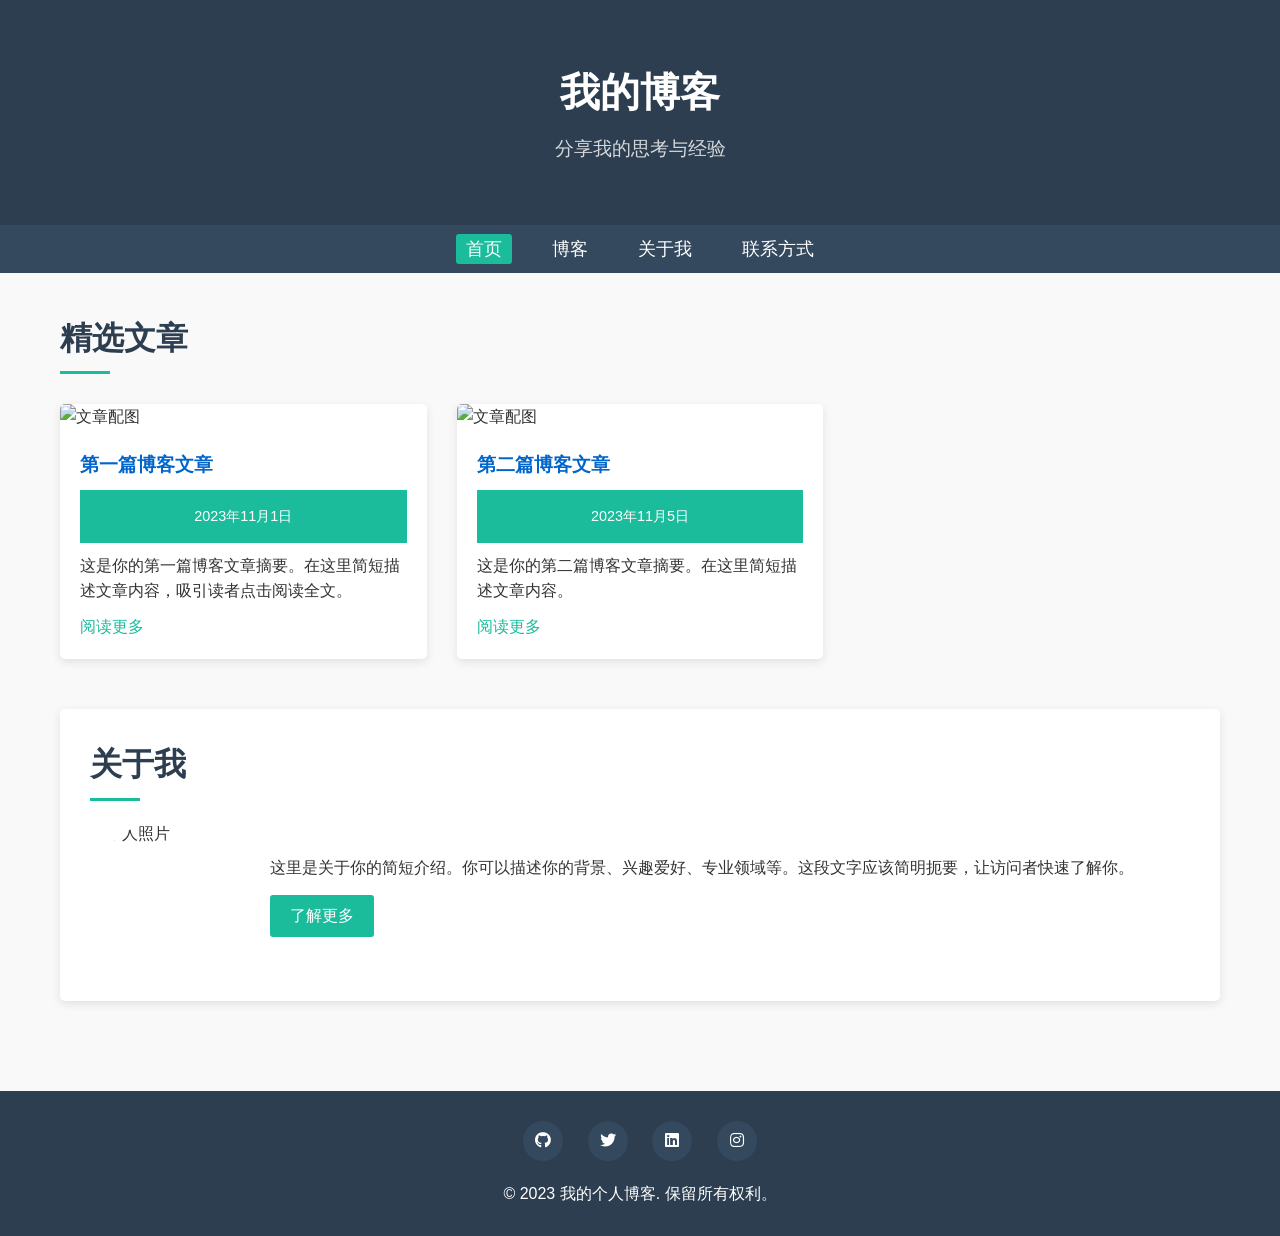
==== index.html @ 9baf67c2 "first commit" ====
<!DOCTYPE html>
<html lang="zh-CN">
<head>
    <meta charset="UTF-8">
    <meta name="viewport" content="width=device-width, initial-scale=1.0">
    <title>我的个人博客 - 首页</title>
    <link rel="stylesheet" href="css/style.css">
    <link rel="stylesheet" href="https://cdnjs.cloudflare.com/ajax/libs/font-awesome/5.15.3/css/all.min.css">
</head>
<body>
    <header>
        <div class="container">
            <h1>我的博客</h1> <!-- 在这里修改你的博客名称 -->
            <p>分享我的思考与经验</p> <!-- 在这里修改你的博客简介 -->
        </div>
    </header>
    
    <nav>
        <div class="container">
            <ul>
                <li><a href="index.html" class="active">首页</a></li>
                <li><a href="blog.html">博客</a></li>
                <li><a href="about.html">关于我</a></li>
                <li><a href="contact.html">联系方式</a></li>
            </ul>
        </div>
    </nav>
    
    <main>
        <div class="container">
            <section class="featured-posts">
                <h2>精选文章</h2>
                <div class="post-grid">
                    <!-- 在这里添加你的精选博客文章 -->
                    <article class="post-card">
                        <img src="https://via.placeholder.com/300x200" alt="文章配图">
                        <div class="post-content">
                            <h3><a href="posts/first-post.html">第一篇博客文章</a></h3>
                            <p class="post-date">2023年11月1日</p>
                            <p>这是你的第一篇博客文章摘要。在这里简短描述文章内容，吸引读者点击阅读全文。</p>
                            <a href="posts/first-post.html" class="read-more">阅读更多</a>
                        </div>
                    </article>
                    
                    <article class="post-card">
                        <img src="https://via.placeholder.com/300x200" alt="文章配图">
                        <div class="post-content">
                            <h3><a href="#">第二篇博客文章</a></h3>
                            <p class="post-date">2023年11月5日</p>
                            <p>这是你的第二篇博客文章摘要。在这里简短描述文章内容。</p>
                            <a href="#" class="read-more">阅读更多</a>
                        </div>
                    </article>
                    
                    <!-- 可以添加更多的文章卡片 -->
                </div>
            </section>
            
            <section class="about-preview">
                <h2>关于我</h2>
                <div class="about-content">
                    <img src="https://via.placeholder.com/200x200" alt="个人照片" class="profile-image">
                    <div>
                        <p>这里是关于你的简短介绍。你可以描述你的背景、兴趣爱好、专业领域等。这段文字应该简明扼要，让访问者快速了解你。</p>
                        <a href="about.html" class="btn">了解更多</a>
                    </div>
                </div>
            </section>
        </div>
    </main>
    
    <footer>
        <div class="container">
            <div class="footer-content">
                <div class="social-links">
                    <a href="#"><i class="fab fa-github"></i></a>
                    <a href="#"><i class="fab fa-twitter"></i></a>
                    <a href="#"><i class="fab fa-linkedin"></i></a>
                    <a href="#"><i class="fab fa-instagram"></i></a>
                </div>
                <p>&copy; 2023 我的个人博客. 保留所有权利。</p>
            </div>
        </div>
    </footer>

    <script src="js/script.js"></script>
</body>
</html>
---- css/style.css ----
/* 基础样式 */
* {
    margin: 0;
    padding: 0;
    box-sizing: border-box;
}

body {
    font-family: 'Segoe UI', Tahoma, Geneva, Verdana, sans-serif;
    line-height: 1.6;
    color: #333;
    background-color: #f9f9f9;
}

a {
    color: #0066cc;
    text-decoration: none;
}

a:hover {
    text-decoration: underline;
    color: #004499;
}

.container {
    max-width: 1200px;
    margin: 0 auto;
    padding: 0 20px;
}

/* 头部样式 */
header {
    background-color: #2c3e50;
    color: white;
    padding: 60px 0;
    text-align: center;
}

header h1 {
    font-size: 2.5rem;
    margin-bottom: 10px;
}

header p {
    font-size: 1.2rem;
    opacity: 0.8;
}

/* 导航栏样式 */
nav {
    background-color: #34495e;
    padding: 10px 0;
    position: sticky;
    top: 0;
    z-index: 100;
}

nav ul {
    list-style: none;
    display: flex;
    justify-content: center;
}

nav ul li {
    margin: 0 15px;
}

nav ul li a {
    color: white;
    font-size: 1.1rem;
    text-decoration: none;
    padding: 5px 10px;
    border-radius: 3px;
    transition: background-color 0.3s;
}

nav ul li a:hover, nav ul li a.active {
    background-color: #1abc9c;
}

/* 主要内容样式 */
main {
    padding: 40px 0;
}

section {
    margin-bottom: 50px;
}

h2 {
    font-size: 2rem;
    margin-bottom: 20px;
    color: #2c3e50;
    position: relative;
    padding-bottom: 10px;
}

h2::after {
    content: "";
    position: absolute;
    bottom: 0;
    left: 0;
    width: 50px;
    height: 3px;
    background-color: #1abc9c;
}

/* 精选文章卡片样式 */
.post-grid {
    display: grid;
    grid-template-columns: repeat(auto-fill, minmax(300px, 1fr));
    gap: 30px;
    margin-top: 30px;
}

.post-card {
    background: white;
    border-radius: 5px;
    overflow: hidden;
    box-shadow: 0 3px 10px rgba(0, 0, 0, 0.1);
    transition: transform 0.3s ease-in-out;
}

.post-card:hover {
    transform: translateY(-5px);
}

.post-card img {
    width: 100%;
    height: 200px;
    object-fit: cover;
}

.post-content {
    padding: 20px;
}

.post-content h3 {
    margin-bottom: 10px;
}

.post-date {
    color: #777;
    font-size: 0.9rem;
    margin-bottom: 10px;
}

.read-more {
    display: inline-block;
    margin-top: 10px;
    color: #1abc9c;
    font-weight: 500;
}

/* 关于我预览样式 */
.about-preview {
    background-color: white;
    border-radius: 5px;
    padding: 30px;
    box-shadow: 0 3px 10px rgba(0, 0, 0, 0.1);
}

.about-content {
    display: flex;
    align-items: center;
    gap: 30px;
    margin-top: 20px;
}

.profile-image {
    width: 150px;
    height: 150px;
    border-radius: 50%;
    object-fit: cover;
}

.btn {
    display: inline-block;
    background-color: #1abc9c;
    color: white;
    padding: 8px 20px;
    border-radius: 3px;
    margin-top: 15px;
    transition: background-color 0.3s;
}

.btn:hover {
    background-color: #16a085;
    text-decoration: none;
}

/* 博客列表样式 */
.post-filters {
    margin-bottom: 30px;
}

.post-filters a {
    margin-right: 15px;
    color: #555;
}

.post-filters a.active {
    color: #1abc9c;
    font-weight: 500;
}

.post-item {
    display: flex;
    background-color: white;
    border-radius: 5px;
    overflow: hidden;
    box-shadow: 0 3px 10px rgba(0, 0, 0, 0.1);
    margin-bottom: 30px;
}

.post-date {
    background-color: #1abc9c;
    color: white;
    padding: 15px;
    text-align: center;
    min-width: 100px;
    display: flex;
    flex-direction: column;
    justify-content: center;
}

.post-date .day {
    font-size: 1.8rem;
    font-weight: bold;
}

.post-date .month {
    font-size: 1rem;
}

.post-date .year {
    font-size: 0.9rem;
    opacity: 0.8;
}

.post-item .post-content {
    padding: 25px;
    flex: 1;
}

.post-meta {
    margin: 10px 0;
    color: #777;
}

.post-meta span {
    margin-right: 15px;
}

/* 分页样式 */
.pagination {
    display: flex;
    justify-content: center;
    margin-top: 40px;
}

.pagination a {
    width: 40px;
    height: 40px;
    line-height: 40px;
    text-align: center;
    border: 1px solid #ddd;
    margin: 0 5px;
    border-radius: 3px;
    color: #555;
    transition: all 0.3s;
}

.pagination a:hover, .pagination a.active {
    background-color: #1abc9c;
    color: white;
    border-color: #1abc9c;
}

.pagination .next {
    width: auto;
    padding: 0 15px;
}

/* 关于页面样式 */
.about-page .about-content {
    flex-direction: column;
    align-items: flex-start;
}

.about-page .profile-image {
    width: 200px;
    height: 200px;
    margin-bottom: 20px;
}

.about-text h3 {
    font-size: 1.8rem;
    margin-bottom: 5px;
}

.about-text .bio {
    font-size: 1.2rem;
    color: #555;
    margin-bottom: 20px;
}

.skills {
    margin: 25px 0;
}

.skills h4, .social-links h4 {
    margin-bottom: 10px;
    color: #2c3e50;
}

.skills ul {
    list-style: none;
}

.skills li {
    display: inline-block;
    background-color: #f0f0f0;
    padding: 5px 15px;
    margin: 5px 10px 5px 0;
    border-radius: 20px;
}

.about-page .social-links a {
    display: inline-block;
    margin-right: 15px;
    margin-bottom: 10px;
}

/* 联系页面样式 */
.contact-content {
    display: grid;
    grid-template-columns: 1fr 2fr;
    gap: 40px;
}

.contact-info ul {
    list-style: none;
    margin: 15px 0 25px;
}

.contact-info li {
    margin-bottom: 15px;
}

.contact-info i {
    width: 25px;
    color: #1abc9c;
}

.contact-form {
    background-color: white;
    padding: 30px;
    border-radius: 5px;
    box-shadow: 0 3px 10px rgba(0, 0, 0, 0.1);
}

.form-group {
    margin-bottom: 20px;
}

.form-group label {
    display: block;
    margin-bottom: 5px;
    font-weight: 500;
}

.form-group input, .form-group textarea {
    width: 100%;
    padding: 10px;
    border: 1px solid #ddd;
    border-radius: 3px;
    font-family: inherit;
}

.form-group textarea {
    resize: vertical;
}

/* 文章页面样式 */
.post-header {
    margin-bottom: 30px;
}

.post-header h2 {
    font-size: 2.5rem;
    margin-bottom: 10px;
}

.post-header .post-meta {
    margin-bottom: 20px;
}

.post-content-full {
    line-height: 1.8;
}

.post-content-full p, .post-content-full ul, .post-content-full ol {
    margin-bottom: 20px;
}

.post-content-full img {
    max-width: 100%;
    height: auto;
    margin: 20px 0;
}

.post-content-full h3 {
    margin-top: 40px;
    margin-bottom: 15px;
}

.post-content-full blockquote {
    border-left: 4px solid #1abc9c;
    padding-left: 20px;
    margin: 20px 0;
    color: #555;
}

.post-footer {
    margin-top: 40px;
    padding-top: 20px;
    border-top: 1px solid #eee;
}

/* 评论区样式 */
.post-comments {
    margin-top: 50px;
}

.post-comments h3 {
    margin-bottom: 20px;
}

.comment {
    background-color: white;
    padding: 20px;
    border-radius: 5px;
    box-shadow: 0 3px 10px rgba(0, 0, 0, 0.1);
    margin-bottom: 20px;
}

.comment-header {
    display: flex;
    justify-content: space-between;
    margin-bottom: 15px;
}

.comment-author {
    font-weight: 500;
}

.comment-date {
    color: #777;
    font-size: 0.9rem;
}

.comment-form {
    background-color: white;
    padding: 30px;
    border-radius: 5px;
    box-shadow: 0 3px 10px rgba(0, 0, 0, 0.1);
    margin-top: 30px;
}

.comment-form h4 {
    margin-bottom: 20px;
}

/* 页脚样式 */
footer {
    background-color: #2c3e50;
    color: white;
    padding: 30px 0;
}

.footer-content {
    display: flex;
    flex-direction: column;
    align-items: center;
    text-align: center;
}

.social-links {
    margin-bottom: 20px;
}

.social-links a {
    display: inline-block;
    width: 40px;
    height: 40px;
    line-height: 40px;
    border-radius: 50%;
    background-color: #34495e;
    color: white;
    text-align: center;
    margin: 0 10px;
    transition: background-color 0.3s;
}

.social-links a:hover {
    background-color: #1abc9c;
}

/* 响应式布局 */
@media (max-width: 768px) {
    nav ul {
        flex-wrap: wrap;
    }
    
    .about-content {
        flex-direction: column;
        align-items: center;
        text-align: center;
    }
    
    .contact-content {
        grid-template-columns: 1fr;
    }
    
    .post-item {
        flex-direction: column;
    }
    
    .post-date {
        padding: 10px;
        flex-direction: row;
        justify-content: center;
        gap: 10px;
    }
    
    .post-date .day, .post-date .month, .post-date .year {
        font-size: 1rem;
    }
}

@media (max-width: 480px) {
    header {
        padding: 30px 0;
    }
    
    header h1 {
        font-size: 2rem;
    }
    
    h2 {
        font-size: 1.5rem;
    }
    
    .post-grid {
        grid-template-columns: 1fr;
    }
}
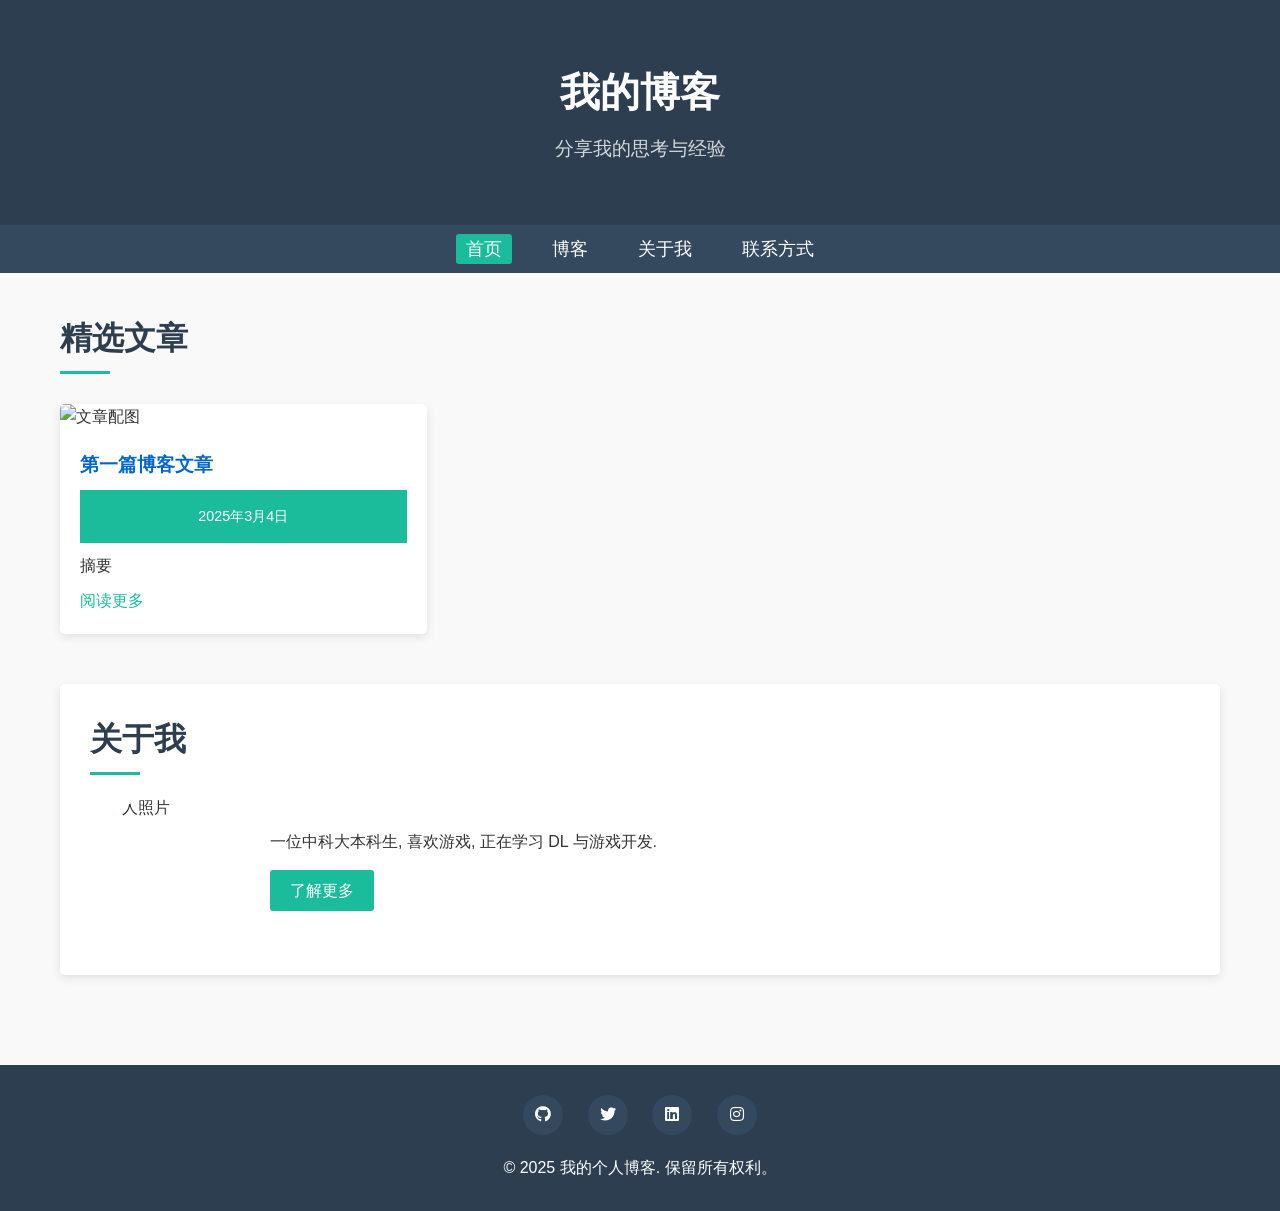
==== commit 9f57878a: "update blog, contact, and index pages" ====
--- a/index.html
+++ b/index.html
@@ -36,19 +36,9 @@
                         <img src="https://via.placeholder.com/300x200" alt="文章配图">
                         <div class="post-content">
                             <h3><a href="posts/first-post.html">第一篇博客文章</a></h3>
-                            <p class="post-date">2023年11月1日</p>
-                            <p>这是你的第一篇博客文章摘要。在这里简短描述文章内容，吸引读者点击阅读全文。</p>
+                            <p class="post-date">2025年3月4日</p>
+                            <p>摘要</p>
                             <a href="posts/first-post.html" class="read-more">阅读更多</a>
-                        </div>
-                    </article>
-                    
-                    <article class="post-card">
-                        <img src="https://via.placeholder.com/300x200" alt="文章配图">
-                        <div class="post-content">
-                            <h3><a href="#">第二篇博客文章</a></h3>
-                            <p class="post-date">2023年11月5日</p>
-                            <p>这是你的第二篇博客文章摘要。在这里简短描述文章内容。</p>
-                            <a href="#" class="read-more">阅读更多</a>
                         </div>
                     </article>
                     
@@ -61,7 +51,7 @@
                 <div class="about-content">
                     <img src="https://via.placeholder.com/200x200" alt="个人照片" class="profile-image">
                     <div>
-                        <p>这里是关于你的简短介绍。你可以描述你的背景、兴趣爱好、专业领域等。这段文字应该简明扼要，让访问者快速了解你。</p>
+                        <p>一位中科大本科生, 喜欢游戏, 正在学习 DL 与游戏开发.</p>
                         <a href="about.html" class="btn">了解更多</a>
                     </div>
                 </div>
@@ -78,7 +68,7 @@
                     <a href="#"><i class="fab fa-linkedin"></i></a>
                     <a href="#"><i class="fab fa-instagram"></i></a>
                 </div>
-                <p>&copy; 2023 我的个人博客. 保留所有权利。</p>
+                <p>&copy; 2025 我的个人博客. 保留所有权利。</p>
             </div>
         </div>
     </footer>
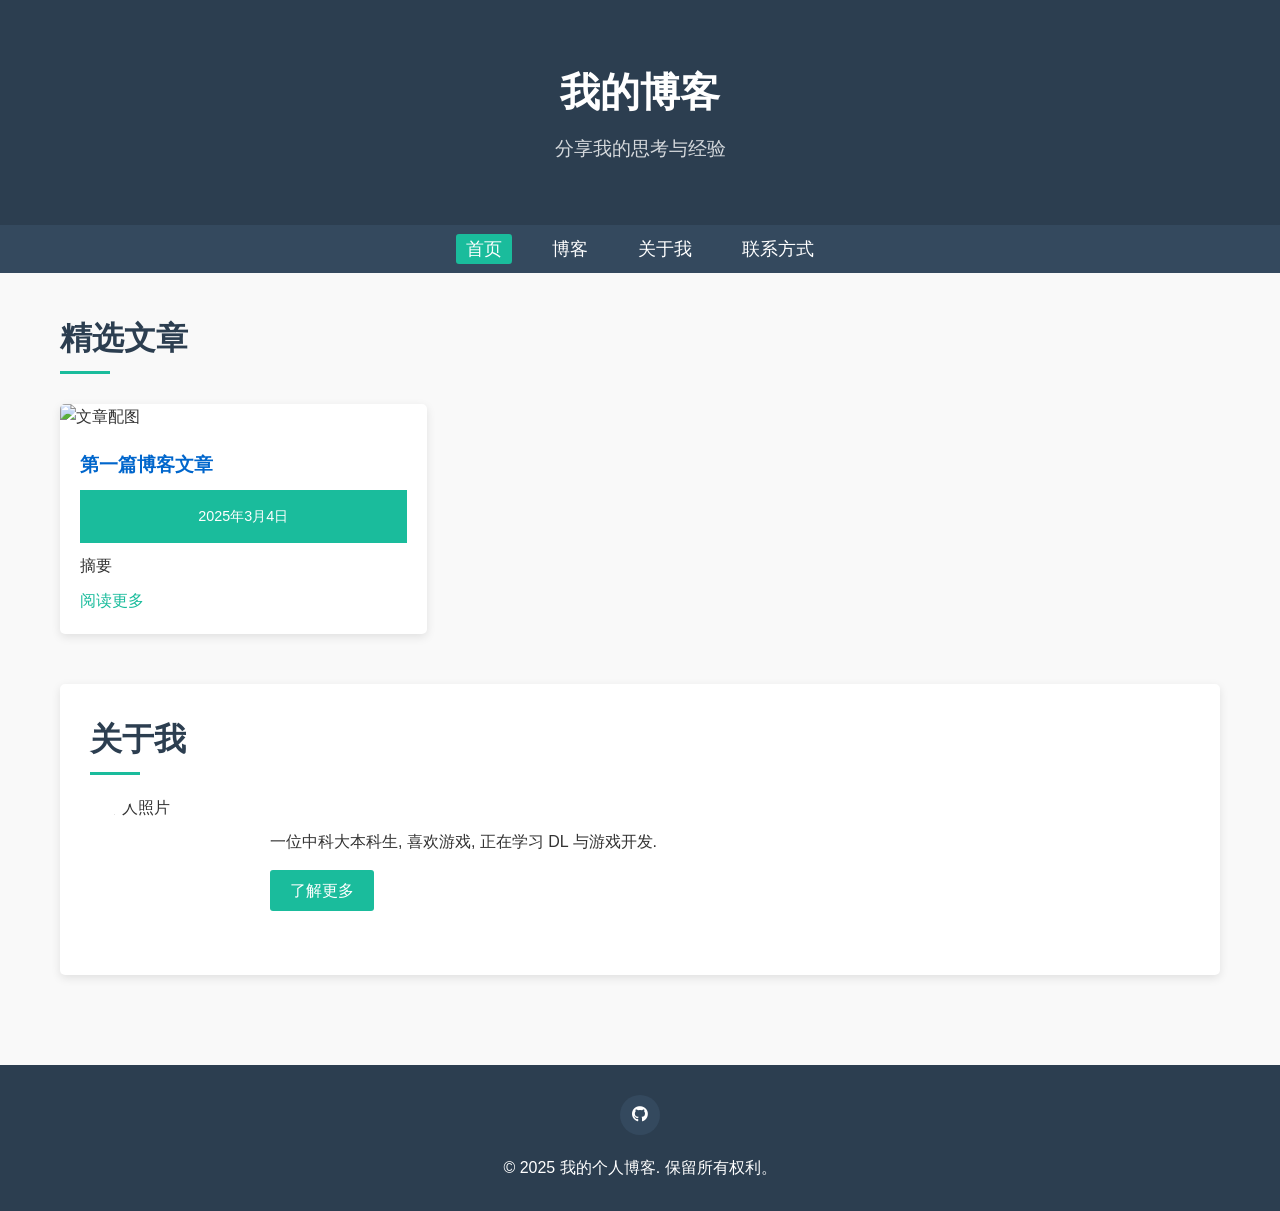
==== commit 2fad774d: "update blog, contact, and index pages" ====
--- a/index.html
+++ b/index.html
@@ -63,10 +63,7 @@
         <div class="container">
             <div class="footer-content">
                 <div class="social-links">
-                    <a href="#"><i class="fab fa-github"></i></a>
-                    <a href="#"><i class="fab fa-twitter"></i></a>
-                    <a href="#"><i class="fab fa-linkedin"></i></a>
-                    <a href="#"><i class="fab fa-instagram"></i></a>
+                    <a href="https://github.com/BloomFallr"><i class="fab fa-github"></i></a>
                 </div>
                 <p>&copy; 2025 我的个人博客. 保留所有权利。</p>
             </div>
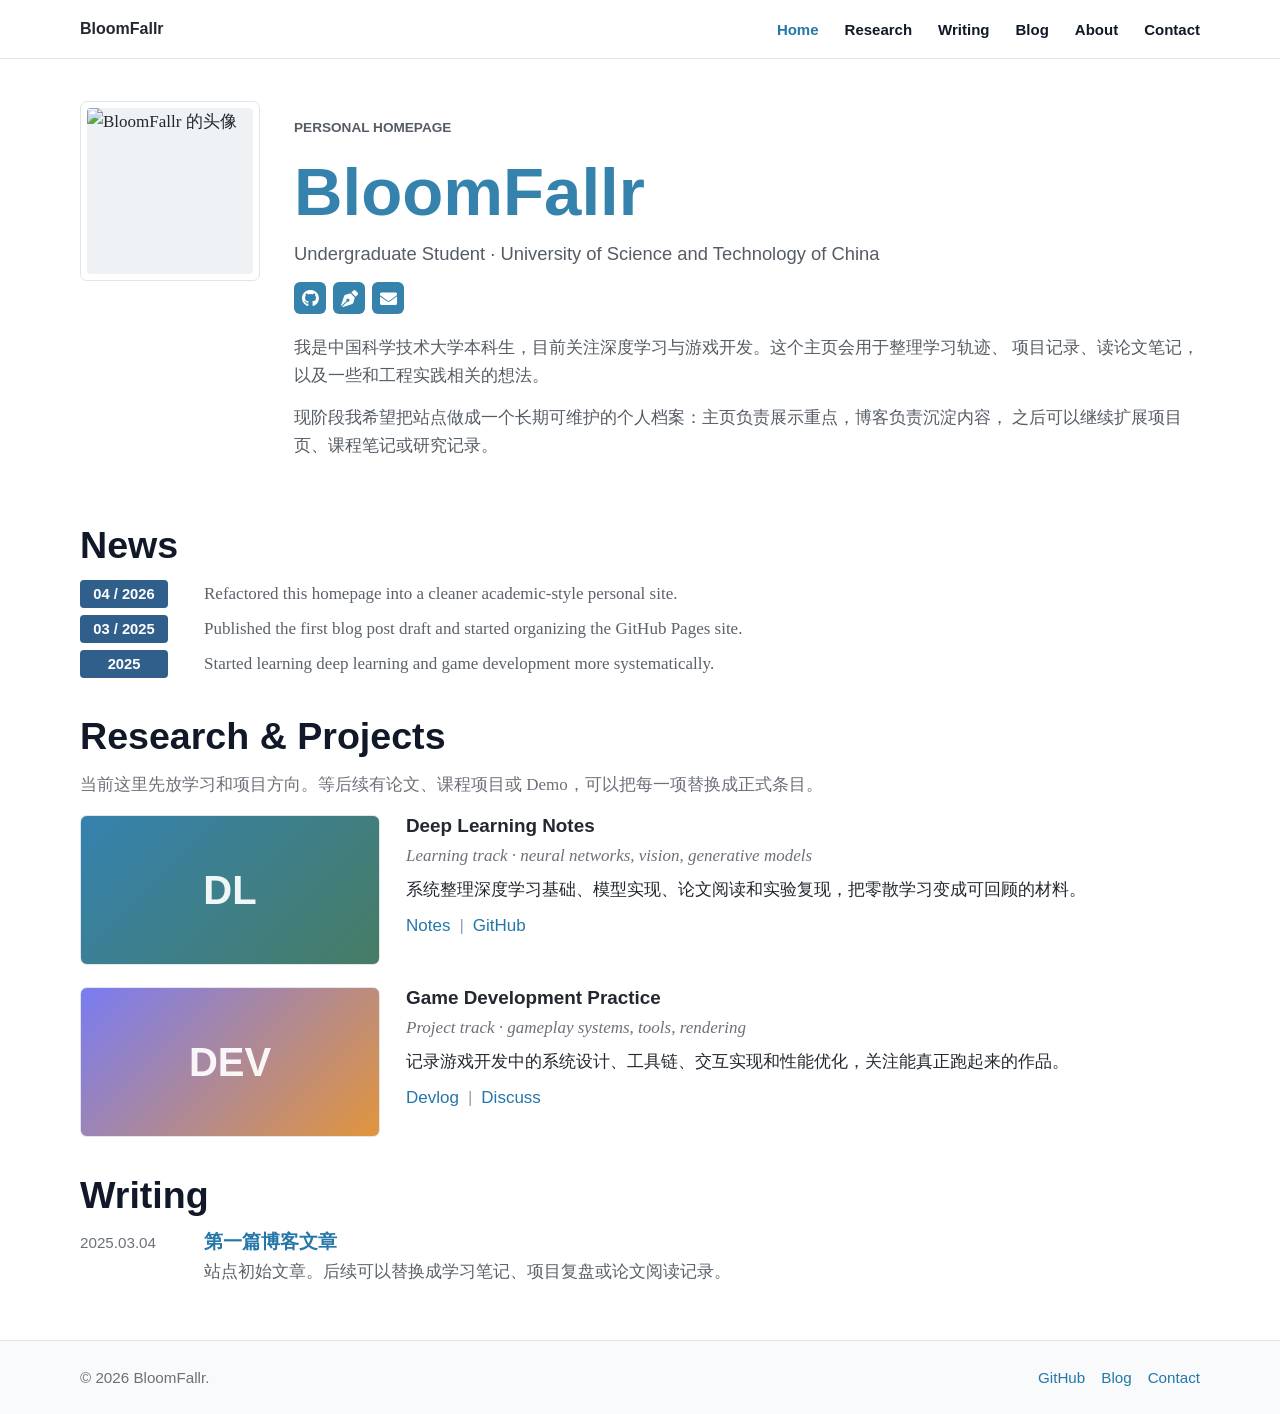
==== commit 540ac5c3: "refactor the whole website" ====
--- a/index.html
+++ b/index.html
@@ -3,69 +3,142 @@
 <head>
     <meta charset="UTF-8">
     <meta name="viewport" content="width=device-width, initial-scale=1.0">
-    <title>我的个人博客 - 首页</title>
+    <title>BloomFallr | Home</title>
+    <meta name="description" content="BloomFallr 的个人主页，记录深度学习、游戏开发与学习笔记。">
     <link rel="stylesheet" href="css/style.css">
     <link rel="stylesheet" href="https://cdnjs.cloudflare.com/ajax/libs/font-awesome/5.15.3/css/all.min.css">
 </head>
-<body>
-    <header>
-        <div class="container">
-            <h1>我的博客</h1> <!-- 在这里修改你的博客名称 -->
-            <p>分享我的思考与经验</p> <!-- 在这里修改你的博客简介 -->
-        </div>
-    </header>
-    
-    <nav>
-        <div class="container">
+<body class="home-page">
+    <nav class="site-nav" aria-label="Main navigation">
+        <div class="container nav-inner">
+            <a class="brand" href="index.html">BloomFallr</a>
             <ul>
-                <li><a href="index.html" class="active">首页</a></li>
-                <li><a href="blog.html">博客</a></li>
-                <li><a href="about.html">关于我</a></li>
-                <li><a href="contact.html">联系方式</a></li>
+                <li><a href="index.html" class="active">Home</a></li>
+                <li><a href="#research">Research</a></li>
+                <li><a href="#writing">Writing</a></li>
+                <li><a href="blog.html">Blog</a></li>
+                <li><a href="about.html">About</a></li>
+                <li><a href="contact.html">Contact</a></li>
             </ul>
         </div>
     </nav>
-    
-    <main>
-        <div class="container">
-            <section class="featured-posts">
-                <h2>精选文章</h2>
-                <div class="post-grid">
-                    <!-- 在这里添加你的精选博客文章 -->
-                    <article class="post-card">
-                        <img src="https://via.placeholder.com/300x200" alt="文章配图">
-                        <div class="post-content">
-                            <h3><a href="posts/first-post.html">第一篇博客文章</a></h3>
-                            <p class="post-date">2025年3月4日</p>
-                            <p>摘要</p>
-                            <a href="posts/first-post.html" class="read-more">阅读更多</a>
+
+    <main class="academic-home">
+        <section class="profile-section container" aria-labelledby="profile-title">
+            <div class="portrait-wrap">
+                <img class="portrait" src="https://github.com/BloomFallr.png" alt="BloomFallr 的头像">
+            </div>
+
+            <div class="profile-copy">
+                <p class="eyebrow">Personal Homepage</p>
+                <h1 id="profile-title">BloomFallr</h1>
+                <p class="role">Undergraduate Student · University of Science and Technology of China</p>
+
+                <div class="profile-links" aria-label="Profile links">
+                    <a href="https://github.com/BloomFallr" target="_blank" rel="noopener" aria-label="GitHub">
+                        <i class="fab fa-github"></i>
+                    </a>
+                    <a href="blog.html" aria-label="Blog">
+                        <i class="fas fa-pen-nib"></i>
+                    </a>
+                    <a href="contact.html" aria-label="Contact">
+                        <i class="fas fa-envelope"></i>
+                    </a>
+                </div>
+
+                <p>
+                    我是中国科学技术大学本科生，目前关注深度学习与游戏开发。这个主页会用于整理学习轨迹、
+                    项目记录、读论文笔记，以及一些和工程实践相关的想法。
+                </p>
+                <p>
+                    现阶段我希望把站点做成一个长期可维护的个人档案：主页负责展示重点，博客负责沉淀内容，
+                    之后可以继续扩展项目页、课程笔记或研究记录。
+                </p>
+            </div>
+        </section>
+
+        <section class="container section-block" aria-labelledby="news-title">
+            <h2 id="news-title">News</h2>
+            <div class="news-list">
+                <article class="news-item">
+                    <time datetime="2026-04">04 / 2026</time>
+                    <p>Refactored this homepage into a cleaner academic-style personal site.</p>
+                </article>
+                <article class="news-item">
+                    <time datetime="2025-03-04">03 / 2025</time>
+                    <p>Published the first blog post draft and started organizing the GitHub Pages site.</p>
+                </article>
+                <article class="news-item">
+                    <time datetime="2025">2025</time>
+                    <p>Started learning deep learning and game development more systematically.</p>
+                </article>
+            </div>
+        </section>
+
+        <section class="container section-block" id="research" aria-labelledby="research-title">
+            <h2 id="research-title">Research & Projects</h2>
+            <p class="section-note">
+                当前这里先放学习和项目方向。等后续有论文、课程项目或 Demo，可以把每一项替换成正式条目。
+            </p>
+
+            <div class="focus-list">
+                <article class="focus-item">
+                    <div class="focus-thumb dl-thumb" aria-hidden="true">
+                        <span>DL</span>
+                    </div>
+                    <div>
+                        <h3>Deep Learning Notes</h3>
+                        <p class="meta">Learning track · neural networks, vision, generative models</p>
+                        <p>
+                            系统整理深度学习基础、模型实现、论文阅读和实验复现，把零散学习变成可回顾的材料。
+                        </p>
+                        <div class="item-links">
+                            <a href="blog.html">Notes</a>
+                            <a href="https://github.com/BloomFallr" target="_blank" rel="noopener">GitHub</a>
                         </div>
-                    </article>
-                    
-                    <!-- 可以添加更多的文章卡片 -->
-                </div>
-            </section>
-            
-            <section class="about-preview">
-                <h2>关于我</h2>
-                <div class="about-content">
-                    <img src="https://via.placeholder.com/200x200" alt="个人照片" class="profile-image">
+                    </div>
+                </article>
+
+                <article class="focus-item">
+                    <div class="focus-thumb game-thumb" aria-hidden="true">
+                        <span>DEV</span>
+                    </div>
                     <div>
-                        <p>一位中科大本科生, 喜欢游戏, 正在学习 DL 与游戏开发.</p>
-                        <a href="about.html" class="btn">了解更多</a>
+                        <h3>Game Development Practice</h3>
+                        <p class="meta">Project track · gameplay systems, tools, rendering</p>
+                        <p>
+                            记录游戏开发中的系统设计、工具链、交互实现和性能优化，关注能真正跑起来的作品。
+                        </p>
+                        <div class="item-links">
+                            <a href="blog.html">Devlog</a>
+                            <a href="contact.html">Discuss</a>
+                        </div>
                     </div>
-                </div>
-            </section>
-        </div>
+                </article>
+            </div>
+        </section>
+
+        <section class="container section-block" id="writing" aria-labelledby="writing-title">
+            <h2 id="writing-title">Writing</h2>
+            <div class="writing-list">
+                <article class="writing-item">
+                    <time datetime="2025-03-04">2025.03.04</time>
+                    <div>
+                        <h3><a href="posts/first-post.html">第一篇博客文章</a></h3>
+                        <p>站点初始文章。后续可以替换成学习笔记、项目复盘或论文阅读记录。</p>
+                    </div>
+                </article>
+            </div>
+        </section>
     </main>
-    
+
     <footer>
-        <div class="container">
-            <div class="footer-content">
-                <div class="social-links">
-                    <a href="https://github.com/BloomFallr"><i class="fab fa-github"></i></a>
-                </div>
-                <p>&copy; 2025 我的个人博客. 保留所有权利。</p>
+        <div class="container footer-content">
+            <p>&copy; 2026 BloomFallr.</p>
+            <div class="footer-links">
+                <a href="https://github.com/BloomFallr" target="_blank" rel="noopener">GitHub</a>
+                <a href="blog.html">Blog</a>
+                <a href="contact.html">Contact</a>
             </div>
         </div>
     </footer>
--- a/css/style.css
+++ b/css/style.css
@@ -1,558 +1,802 @@
-/* 基础样式 */
 * {
+    box-sizing: border-box;
     margin: 0;
     padding: 0;
-    box-sizing: border-box;
+}
+
+:root {
+    --ink: #23272f;
+    --muted: #6c7179;
+    --soft: #eef2f5;
+    --line: #dfe5ea;
+    --link: #2477a8;
+    --link-dark: #185a80;
+    --accent: #2d6a4f;
+    --paper: #ffffff;
+    --wash: #f8fafb;
+    --date: #315f8c;
+}
+
+html {
+    scroll-behavior: smooth;
 }
 
 body {
-    font-family: 'Segoe UI', Tahoma, Geneva, Verdana, sans-serif;
-    line-height: 1.6;
-    color: #333;
-    background-color: #f9f9f9;
+    min-width: 320px;
+    color: var(--ink);
+    background: var(--paper);
+    font-family: Georgia, "Times New Roman", "Noto Serif SC", "Songti SC", serif;
+    font-size: 17px;
+    line-height: 1.65;
 }
 
 a {
-    color: #0066cc;
+    color: var(--link);
     text-decoration: none;
 }
 
-a:hover {
+a:hover,
+a:focus {
+    color: var(--link-dark);
     text-decoration: underline;
-    color: #004499;
+}
+
+img {
+    max-width: 100%;
+    display: block;
 }
 
 .container {
-    max-width: 1200px;
+    width: min(100% - 40px, 1120px);
     margin: 0 auto;
-    padding: 0 20px;
-}
-
-/* 头部样式 */
-header {
-    background-color: #2c3e50;
-    color: white;
-    padding: 60px 0;
-    text-align: center;
-}
-
-header h1 {
-    font-size: 2.5rem;
-    margin-bottom: 10px;
-}
-
-header p {
-    font-size: 1.2rem;
-    opacity: 0.8;
-}
-
-/* 导航栏样式 */
+}
+
+.site-nav,
 nav {
-    background-color: #34495e;
-    padding: 10px 0;
     position: sticky;
     top: 0;
     z-index: 100;
+    border-bottom: 1px solid var(--line);
+    background: rgba(255, 255, 255, 0.96);
+    backdrop-filter: blur(12px);
+}
+
+.nav-inner,
+nav .container {
+    min-height: 58px;
+    display: flex;
+    align-items: center;
+    justify-content: space-between;
+    gap: 24px;
+}
+
+.brand {
+    color: var(--ink);
+    font-family: "Segoe UI", Arial, sans-serif;
+    font-size: 16px;
+    font-weight: 700;
+    letter-spacing: 0;
 }
 
 nav ul {
     list-style: none;
     display: flex;
+    align-items: center;
+    justify-content: flex-end;
+    flex-wrap: wrap;
+    gap: 8px 26px;
+}
+
+nav li {
+    line-height: 1;
+}
+
+nav a {
+    display: inline-flex;
+    align-items: center;
+    min-height: 38px;
+    color: #111827;
+    font-family: "Segoe UI", Arial, sans-serif;
+    font-size: 15px;
+    font-weight: 600;
+}
+
+nav a.active {
+    color: var(--link);
+}
+
+header {
+    border-bottom: 1px solid var(--line);
+    background: var(--wash);
+    padding: 40px 0;
+}
+
+header h1 {
+    color: var(--ink);
+    font-family: "Segoe UI", Arial, sans-serif;
+    font-size: clamp(2rem, 4vw, 3rem);
+    line-height: 1.15;
+    margin-bottom: 8px;
+}
+
+header p {
+    color: var(--muted);
+    font-family: "Segoe UI", Arial, sans-serif;
+    font-size: 1.05rem;
+}
+
+main {
+    padding: 40px 0 54px;
+}
+
+.academic-home {
+    padding-top: 42px;
+}
+
+.profile-section {
+    display: grid;
+    grid-template-columns: 180px minmax(0, 1fr);
+    gap: 34px;
+    align-items: start;
+    margin-bottom: 42px;
+}
+
+.portrait-wrap {
+    width: 180px;
+    padding: 6px;
+    border: 1px solid var(--line);
+    border-radius: 7px;
+    background: var(--paper);
+}
+
+.portrait {
+    width: 100%;
+    aspect-ratio: 1;
+    object-fit: cover;
+    border-radius: 4px;
+    background: var(--soft);
+}
+
+.profile-copy {
+    padding-top: 16px;
+}
+
+.eyebrow {
+    color: var(--accent);
+    font-family: "Segoe UI", Arial, sans-serif;
+    font-size: 0.85rem;
+    font-weight: 700;
+    text-transform: uppercase;
+    margin-bottom: 4px;
+}
+
+h1,
+h2,
+h3,
+h4 {
+    color: var(--ink);
+    font-family: "Segoe UI", Arial, "Noto Sans SC", sans-serif;
+    line-height: 1.2;
+    letter-spacing: 0;
+}
+
+h1 {
+    color: #3583ad;
+    font-size: clamp(2.4rem, 6vw, 4.2rem);
+    font-weight: 750;
+    margin-bottom: 6px;
+}
+
+.role {
+    color: var(--muted);
+    font-family: "Segoe UI", Arial, "Noto Sans SC", sans-serif;
+    font-size: 1.15rem;
+    margin-bottom: 10px;
+}
+
+.profile-links {
+    display: flex;
+    align-items: center;
+    flex-wrap: wrap;
+    gap: 7px;
+    margin: 10px 0 20px;
+}
+
+.profile-links a {
+    width: 32px;
+    height: 32px;
+    display: inline-flex;
+    align-items: center;
     justify-content: center;
-}
-
-nav ul li {
-    margin: 0 15px;
-}
-
-nav ul li a {
-    color: white;
-    font-size: 1.1rem;
+    border-radius: 6px;
+    color: #ffffff;
+    background: #3583ad;
+    font-size: 17px;
+}
+
+.profile-links a:hover,
+.profile-links a:focus {
+    background: var(--link-dark);
     text-decoration: none;
-    padding: 5px 10px;
-    border-radius: 3px;
-    transition: background-color 0.3s;
-}
-
-nav ul li a:hover, nav ul li a.active {
-    background-color: #1abc9c;
-}
-
-/* 主要内容样式 */
-main {
-    padding: 40px 0;
+}
+
+.profile-copy p {
+    max-width: 920px;
+    color: #555c64;
+    margin-bottom: 13px;
+}
+
+.section-block {
+    margin-top: 28px;
+    padding-top: 8px;
 }
 
 section {
-    margin-bottom: 50px;
+    margin-bottom: 42px;
 }
 
 h2 {
-    font-size: 2rem;
-    margin-bottom: 20px;
-    color: #2c3e50;
-    position: relative;
-    padding-bottom: 10px;
-}
-
-h2::after {
+    color: #111827;
+    font-size: clamp(1.75rem, 3vw, 2.35rem);
+    font-weight: 750;
+    margin-bottom: 12px;
+}
+
+.section-note {
+    color: var(--muted);
+    margin-bottom: 12px;
+}
+
+.news-list,
+.writing-list {
+    display: grid;
+    gap: 7px;
+}
+
+.news-item,
+.writing-item {
+    display: grid;
+    grid-template-columns: 108px minmax(0, 1fr);
+    gap: 16px;
+    align-items: baseline;
+}
+
+.news-item time {
+    display: inline-flex;
+    align-items: center;
+    justify-content: center;
+    width: 88px;
+    min-height: 28px;
+    border-radius: 4px;
+    color: #ffffff;
+    background: var(--date);
+    font-family: "Segoe UI", Arial, sans-serif;
+    font-size: 0.92rem;
+    font-weight: 700;
+}
+
+.news-item p,
+.writing-item p {
+    color: #5c626a;
+}
+
+.focus-list {
+    display: grid;
+    gap: 22px;
+    margin-top: 16px;
+}
+
+.focus-item {
+    display: grid;
+    grid-template-columns: 300px minmax(0, 1fr);
+    gap: 26px;
+    align-items: start;
+}
+
+.focus-thumb {
+    min-height: 150px;
+    display: flex;
+    align-items: center;
+    justify-content: center;
+    overflow: hidden;
+    border: 1px solid var(--line);
+    border-radius: 7px;
+    color: rgba(255, 255, 255, 0.92);
+    font-family: "Segoe UI", Arial, sans-serif;
+    font-size: 2.5rem;
+    font-weight: 800;
+}
+
+.dl-thumb {
+    background:
+        linear-gradient(135deg, rgba(36, 119, 168, 0.92), rgba(45, 106, 79, 0.88)),
+        repeating-linear-gradient(90deg, transparent 0 18px, rgba(255, 255, 255, 0.22) 18px 20px);
+}
+
+.game-thumb {
+    background:
+        linear-gradient(135deg, rgba(99, 102, 241, 0.86), rgba(217, 119, 6, 0.78)),
+        radial-gradient(circle at 30% 35%, rgba(255, 255, 255, 0.36), transparent 28%);
+}
+
+.focus-item h3,
+.writing-item h3 {
+    font-size: 1.18rem;
+    margin-bottom: 4px;
+}
+
+.meta {
+    color: var(--muted);
+    font-style: italic;
+    margin-bottom: 6px;
+}
+
+.item-links {
+    display: flex;
+    flex-wrap: wrap;
+    gap: 0;
+    margin-top: 8px;
+}
+
+.item-links a {
+    font-family: "Segoe UI", Arial, sans-serif;
+}
+
+.item-links a::after {
+    content: "|";
+    color: #98a1aa;
+    padding: 0 9px;
+}
+
+.item-links a:last-child::after {
     content: "";
-    position: absolute;
-    bottom: 0;
-    left: 0;
-    width: 50px;
-    height: 3px;
-    background-color: #1abc9c;
-}
-
-/* 精选文章卡片样式 */
+    padding: 0;
+}
+
+.writing-item time {
+    color: var(--muted);
+    font-family: "Segoe UI", Arial, sans-serif;
+    font-size: 0.95rem;
+}
+
+footer {
+    border-top: 1px solid var(--line);
+    background: var(--wash);
+    color: var(--muted);
+    padding: 24px 0;
+}
+
+.footer-content {
+    display: flex;
+    align-items: center;
+    justify-content: space-between;
+    gap: 18px;
+    font-family: "Segoe UI", Arial, sans-serif;
+    font-size: 0.95rem;
+}
+
+.footer-links {
+    display: flex;
+    flex-wrap: wrap;
+    gap: 16px;
+}
+
+.social-links {
+    display: flex;
+    flex-wrap: wrap;
+    gap: 10px;
+    margin: 14px 0;
+}
+
+.social-links a {
+    display: inline-flex;
+    align-items: center;
+    justify-content: center;
+    gap: 8px;
+    min-height: 38px;
+    padding: 0 12px;
+    border: 1px solid var(--line);
+    border-radius: 6px;
+    background: #ffffff;
+    font-family: "Segoe UI", Arial, sans-serif;
+}
+
 .post-grid {
     display: grid;
-    grid-template-columns: repeat(auto-fill, minmax(300px, 1fr));
-    gap: 30px;
-    margin-top: 30px;
+    grid-template-columns: repeat(auto-fit, minmax(260px, 1fr));
+    gap: 22px;
+    margin-top: 20px;
+}
+
+.post-card,
+.about-preview,
+.contact-form,
+.comment,
+.comment-form {
+    border: 1px solid var(--line);
+    border-radius: 7px;
+    background: var(--paper);
+    box-shadow: 0 8px 24px rgba(17, 24, 39, 0.05);
 }
 
 .post-card {
-    background: white;
-    border-radius: 5px;
     overflow: hidden;
-    box-shadow: 0 3px 10px rgba(0, 0, 0, 0.1);
-    transition: transform 0.3s ease-in-out;
-}
-
-.post-card:hover {
-    transform: translateY(-5px);
 }
 
 .post-card img {
     width: 100%;
-    height: 200px;
+    height: 190px;
     object-fit: cover;
 }
 
-.post-content {
-    padding: 20px;
+.post-content,
+.contact-form,
+.comment,
+.comment-form,
+.about-preview {
+    padding: 22px;
 }
 
 .post-content h3 {
-    margin-bottom: 10px;
+    margin-bottom: 8px;
 }
 
 .post-date {
-    color: #777;
-    font-size: 0.9rem;
-    margin-bottom: 10px;
-}
-
-.read-more {
-    display: inline-block;
-    margin-top: 10px;
-    color: #1abc9c;
-    font-weight: 500;
-}
-
-/* 关于我预览样式 */
-.about-preview {
-    background-color: white;
-    border-radius: 5px;
-    padding: 30px;
-    box-shadow: 0 3px 10px rgba(0, 0, 0, 0.1);
+    color: var(--muted);
+    font-family: "Segoe UI", Arial, sans-serif;
+    font-size: 0.95rem;
+    margin-bottom: 8px;
+}
+
+.read-more,
+.btn {
+    display: inline-flex;
+    align-items: center;
+    justify-content: center;
+    min-height: 38px;
+    border: 0;
+    border-radius: 6px;
+    color: #ffffff;
+    background: var(--link);
+    padding: 0 16px;
+    font-family: "Segoe UI", Arial, sans-serif;
+    font-size: 0.95rem;
+    font-weight: 700;
+    cursor: pointer;
+}
+
+.read-more:hover,
+.btn:hover {
+    color: #ffffff;
+    background: var(--link-dark);
+    text-decoration: none;
 }
 
 .about-content {
     display: flex;
-    align-items: center;
-    gap: 30px;
-    margin-top: 20px;
+    align-items: flex-start;
+    gap: 28px;
+    margin-top: 18px;
 }
 
 .profile-image {
-    width: 150px;
-    height: 150px;
-    border-radius: 50%;
+    width: 160px;
+    height: 160px;
+    border-radius: 7px;
     object-fit: cover;
-}
-
-.btn {
-    display: inline-block;
-    background-color: #1abc9c;
-    color: white;
-    padding: 8px 20px;
-    border-radius: 3px;
-    margin-top: 15px;
-    transition: background-color 0.3s;
-}
-
-.btn:hover {
-    background-color: #16a085;
-    text-decoration: none;
-}
-
-/* 博客列表样式 */
+    border: 1px solid var(--line);
+}
+
 .post-filters {
-    margin-bottom: 30px;
+    margin-bottom: 24px;
+    color: var(--muted);
 }
 
 .post-filters a {
-    margin-right: 15px;
-    color: #555;
+    margin-left: 10px;
 }
 
 .post-filters a.active {
-    color: #1abc9c;
-    font-weight: 500;
+    color: var(--link-dark);
+    font-weight: 700;
+}
+
+.post-list {
+    display: grid;
+    gap: 18px;
 }
 
 .post-item {
-    display: flex;
-    background-color: white;
-    border-radius: 5px;
+    display: grid;
+    grid-template-columns: 108px minmax(0, 1fr);
+    border: 1px solid var(--line);
+    border-radius: 7px;
+    background: var(--paper);
     overflow: hidden;
-    box-shadow: 0 3px 10px rgba(0, 0, 0, 0.1);
-    margin-bottom: 30px;
-}
-
-.post-date {
-    background-color: #1abc9c;
-    color: white;
-    padding: 15px;
-    text-align: center;
-    min-width: 100px;
+}
+
+.post-item .post-date {
+    min-height: 100%;
     display: flex;
     flex-direction: column;
+    align-items: center;
     justify-content: center;
+    gap: 0;
+    color: #ffffff;
+    background: var(--date);
+    margin: 0;
+    padding: 14px;
 }
 
 .post-date .day {
     font-size: 1.8rem;
-    font-weight: bold;
-}
-
-.post-date .month {
-    font-size: 1rem;
-}
-
+    font-weight: 800;
+}
+
+.post-date .month,
 .post-date .year {
-    font-size: 0.9rem;
-    opacity: 0.8;
-}
-
-.post-item .post-content {
-    padding: 25px;
-    flex: 1;
+    font-size: 0.92rem;
 }
 
 .post-meta {
-    margin: 10px 0;
-    color: #777;
+    color: var(--muted);
+    font-family: "Segoe UI", Arial, sans-serif;
+    font-size: 0.94rem;
+    margin: 8px 0;
 }
 
 .post-meta span {
-    margin-right: 15px;
-}
-
-/* 分页样式 */
+    margin-right: 14px;
+}
+
 .pagination {
     display: flex;
     justify-content: center;
-    margin-top: 40px;
+    flex-wrap: wrap;
+    gap: 8px;
+    margin-top: 30px;
 }
 
 .pagination a {
-    width: 40px;
-    height: 40px;
-    line-height: 40px;
-    text-align: center;
-    border: 1px solid #ddd;
-    margin: 0 5px;
-    border-radius: 3px;
-    color: #555;
-    transition: all 0.3s;
-}
-
-.pagination a:hover, .pagination a.active {
-    background-color: #1abc9c;
-    color: white;
-    border-color: #1abc9c;
-}
-
-.pagination .next {
-    width: auto;
-    padding: 0 15px;
-}
-
-/* 关于页面样式 */
-.about-page .about-content {
-    flex-direction: column;
-    align-items: flex-start;
-}
-
-.about-page .profile-image {
-    width: 200px;
-    height: 200px;
-    margin-bottom: 20px;
-}
-
-.about-text h3 {
-    font-size: 1.8rem;
-    margin-bottom: 5px;
-}
-
-.about-text .bio {
-    font-size: 1.2rem;
-    color: #555;
-    margin-bottom: 20px;
-}
-
-.skills {
-    margin: 25px 0;
-}
-
-.skills h4, .social-links h4 {
-    margin-bottom: 10px;
-    color: #2c3e50;
-}
-
+    min-width: 38px;
+    min-height: 38px;
+    display: inline-flex;
+    align-items: center;
+    justify-content: center;
+    border: 1px solid var(--line);
+    border-radius: 6px;
+    background: #ffffff;
+    font-family: "Segoe UI", Arial, sans-serif;
+}
+
+.pagination a.active,
+.pagination a:hover {
+    color: #ffffff;
+    background: var(--link);
+    text-decoration: none;
+}
+
+.contact-content {
+    display: grid;
+    grid-template-columns: minmax(220px, 0.8fr) minmax(300px, 1.2fr);
+    gap: 34px;
+}
+
+.contact-info ul,
 .skills ul {
     list-style: none;
+    margin: 12px 0 22px;
+}
+
+.contact-info li {
+    margin-bottom: 12px;
 }
 
 .skills li {
-    display: inline-block;
-    background-color: #f0f0f0;
-    padding: 5px 15px;
-    margin: 5px 10px 5px 0;
-    border-radius: 20px;
-}
-
-.about-page .social-links a {
-    display: inline-block;
-    margin-right: 15px;
-    margin-bottom: 10px;
-}
-
-/* 联系页面样式 */
-.contact-content {
-    display: grid;
-    grid-template-columns: 1fr 2fr;
-    gap: 40px;
-}
-
-.contact-info ul {
-    list-style: none;
-    margin: 15px 0 25px;
-}
-
-.contact-info li {
-    margin-bottom: 15px;
-}
-
-.contact-info i {
-    width: 25px;
-    color: #1abc9c;
-}
-
-.contact-form {
-    background-color: white;
-    padding: 30px;
-    border-radius: 5px;
-    box-shadow: 0 3px 10px rgba(0, 0, 0, 0.1);
+    display: inline-flex;
+    align-items: center;
+    min-height: 32px;
+    padding: 0 12px;
+    border-radius: 999px;
+    background: var(--soft);
+    margin: 4px 6px 4px 0;
+    font-family: "Segoe UI", Arial, sans-serif;
+    font-size: 0.92rem;
 }
 
 .form-group {
-    margin-bottom: 20px;
+    margin-bottom: 16px;
 }
 
 .form-group label {
     display: block;
     margin-bottom: 5px;
-    font-weight: 500;
-}
-
-.form-group input, .form-group textarea {
+    color: var(--ink);
+    font-family: "Segoe UI", Arial, sans-serif;
+    font-weight: 700;
+}
+
+.form-group input,
+.form-group textarea {
     width: 100%;
-    padding: 10px;
-    border: 1px solid #ddd;
-    border-radius: 3px;
-    font-family: inherit;
+    border: 1px solid var(--line);
+    border-radius: 6px;
+    padding: 10px 12px;
+    font: inherit;
+    background: #ffffff;
 }
 
 .form-group textarea {
     resize: vertical;
 }
 
-/* 文章页面样式 */
 .post-header {
-    margin-bottom: 30px;
+    margin-bottom: 24px;
 }
 
 .post-header h2 {
-    font-size: 2.5rem;
+    font-size: clamp(2rem, 4vw, 3rem);
+}
+
+.post-content-full {
+    max-width: 860px;
+}
+
+.post-content-full p,
+.post-content-full ul,
+.post-content-full ol,
+.post-content-full blockquote {
+    margin-bottom: 18px;
+}
+
+.post-content-full ul,
+.post-content-full ol {
+    padding-left: 26px;
+}
+
+.post-content-full img {
+    width: 100%;
+    height: auto;
+    border: 1px solid var(--line);
+    border-radius: 7px;
+    margin: 20px 0;
+}
+
+.post-content-full h3 {
+    margin: 34px 0 12px;
+}
+
+.post-content-full blockquote {
+    border-left: 4px solid var(--link);
+    padding: 10px 0 10px 18px;
+    color: var(--muted);
+    background: var(--wash);
+}
+
+.post-footer {
+    margin-top: 32px;
+    padding-top: 18px;
+    border-top: 1px solid var(--line);
+}
+
+.post-comments {
+    margin-top: 44px;
+}
+
+.comment-header {
+    display: flex;
+    justify-content: space-between;
+    gap: 12px;
     margin-bottom: 10px;
-}
-
-.post-header .post-meta {
-    margin-bottom: 20px;
-}
-
-.post-content-full {
-    line-height: 1.8;
-}
-
-.post-content-full p, .post-content-full ul, .post-content-full ol {
-    margin-bottom: 20px;
-}
-
-.post-content-full img {
-    max-width: 100%;
-    height: auto;
-    margin: 20px 0;
-}
-
-.post-content-full h3 {
-    margin-top: 40px;
-    margin-bottom: 15px;
-}
-
-.post-content-full blockquote {
-    border-left: 4px solid #1abc9c;
-    padding-left: 20px;
-    margin: 20px 0;
-    color: #555;
-}
-
-.post-footer {
-    margin-top: 40px;
-    padding-top: 20px;
-    border-top: 1px solid #eee;
-}
-
-/* 评论区样式 */
-.post-comments {
-    margin-top: 50px;
-}
-
-.post-comments h3 {
-    margin-bottom: 20px;
-}
-
-.comment {
-    background-color: white;
-    padding: 20px;
-    border-radius: 5px;
-    box-shadow: 0 3px 10px rgba(0, 0, 0, 0.1);
-    margin-bottom: 20px;
-}
-
-.comment-header {
-    display: flex;
-    justify-content: space-between;
-    margin-bottom: 15px;
+    font-family: "Segoe UI", Arial, sans-serif;
 }
 
 .comment-author {
-    font-weight: 500;
+    font-weight: 700;
 }
 
 .comment-date {
-    color: #777;
-    font-size: 0.9rem;
-}
-
-.comment-form {
-    background-color: white;
-    padding: 30px;
-    border-radius: 5px;
-    box-shadow: 0 3px 10px rgba(0, 0, 0, 0.1);
-    margin-top: 30px;
-}
-
-.comment-form h4 {
-    margin-bottom: 20px;
-}
-
-/* 页脚样式 */
-footer {
-    background-color: #2c3e50;
-    color: white;
-    padding: 30px 0;
-}
-
-.footer-content {
-    display: flex;
-    flex-direction: column;
-    align-items: center;
-    text-align: center;
-}
-
-.social-links {
-    margin-bottom: 20px;
-}
-
-.social-links a {
-    display: inline-block;
-    width: 40px;
-    height: 40px;
-    line-height: 40px;
+    color: var(--muted);
+}
+
+.scroll-to-top {
+    position: fixed;
+    right: 20px;
+    bottom: 20px;
+    width: 42px;
+    height: 42px;
+    border: 0;
     border-radius: 50%;
-    background-color: #34495e;
-    color: white;
-    text-align: center;
-    margin: 0 10px;
-    transition: background-color 0.3s;
-}
-
-.social-links a:hover {
-    background-color: #1abc9c;
-}
-
-/* 响应式布局 */
-@media (max-width: 768px) {
+    color: #ffffff;
+    background: var(--link);
+    font-size: 20px;
+    cursor: pointer;
+    box-shadow: 0 10px 22px rgba(17, 24, 39, 0.18);
+}
+
+@media (max-width: 820px) {
+    .nav-inner,
+    nav .container {
+        align-items: flex-start;
+        flex-direction: column;
+        padding-top: 10px;
+        padding-bottom: 10px;
+        gap: 4px;
+    }
+
     nav ul {
-        flex-wrap: wrap;
-    }
-    
+        justify-content: flex-start;
+        gap: 2px 18px;
+    }
+
+    .profile-section,
+    .focus-item,
+    .contact-content {
+        grid-template-columns: 1fr;
+    }
+
+    .profile-copy {
+        padding-top: 0;
+    }
+
+    .focus-thumb {
+        min-height: 130px;
+    }
+
     .about-content {
         flex-direction: column;
-        align-items: center;
-        text-align: center;
-    }
-    
-    .contact-content {
+    }
+}
+
+@media (max-width: 560px) {
+    body {
+        font-size: 16px;
+    }
+
+    .container {
+        width: min(100% - 28px, 1120px);
+    }
+
+    .academic-home {
+        padding-top: 26px;
+    }
+
+    .profile-section {
+        gap: 22px;
+        margin-bottom: 30px;
+    }
+
+    .portrait-wrap {
+        width: 142px;
+    }
+
+    .news-item,
+    .writing-item,
+    .post-item {
         grid-template-columns: 1fr;
-    }
-    
-    .post-item {
+        gap: 8px;
+    }
+
+    .news-item time {
+        width: fit-content;
+        padding: 0 10px;
+    }
+
+    .post-item .post-date {
+        min-height: auto;
+        flex-direction: row;
+        justify-content: flex-start;
+        gap: 8px;
+    }
+
+    .post-date .day,
+    .post-date .month,
+    .post-date .year {
+        font-size: 1rem;
+    }
+
+    .footer-content {
+        align-items: flex-start;
         flex-direction: column;
     }
-    
-    .post-date {
-        padding: 10px;
-        flex-direction: row;
-        justify-content: center;
-        gap: 10px;
-    }
-    
-    .post-date .day, .post-date .month, .post-date .year {
-        font-size: 1rem;
-    }
-}
-
-@media (max-width: 480px) {
-    header {
-        padding: 30px 0;
-    }
-    
-    header h1 {
-        font-size: 2rem;
-    }
-    
-    h2 {
-        font-size: 1.5rem;
-    }
-    
-    .post-grid {
-        grid-template-columns: 1fr;
-    }
-}+}
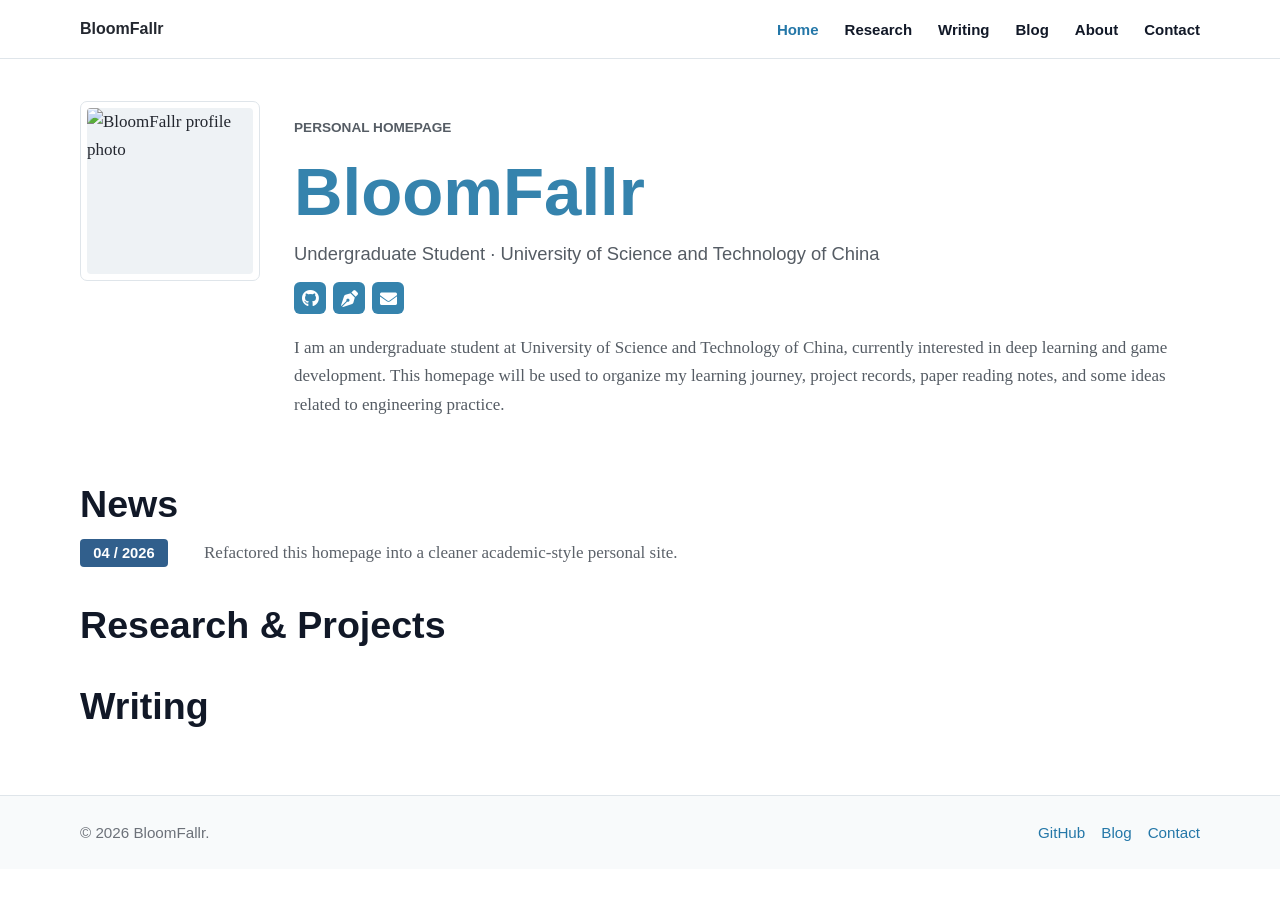
==== commit 7cdea18e: "removing redundant files" ====
--- a/index.html
+++ b/index.html
@@ -1,10 +1,10 @@
 <!DOCTYPE html>
-<html lang="zh-CN">
+<html lang="en">
 <head>
     <meta charset="UTF-8">
     <meta name="viewport" content="width=device-width, initial-scale=1.0">
     <title>BloomFallr | Home</title>
-    <meta name="description" content="BloomFallr 的个人主页，记录深度学习、游戏开发与学习笔记。">
+    <meta name="description" content="BloomFallr's personal homepage, documenting deep learning, game development, and study notes.">
     <link rel="stylesheet" href="css/style.css">
     <link rel="stylesheet" href="https://cdnjs.cloudflare.com/ajax/libs/font-awesome/5.15.3/css/all.min.css">
 </head>
@@ -26,7 +26,7 @@
     <main class="academic-home">
         <section class="profile-section container" aria-labelledby="profile-title">
             <div class="portrait-wrap">
-                <img class="portrait" src="https://github.com/BloomFallr.png" alt="BloomFallr 的头像">
+                <img class="portrait" src="https://github.com/BloomFallr.png" alt="BloomFallr profile photo">
             </div>
 
             <div class="profile-copy">
@@ -47,12 +47,7 @@
                 </div>
 
                 <p>
-                    我是中国科学技术大学本科生，目前关注深度学习与游戏开发。这个主页会用于整理学习轨迹、
-                    项目记录、读论文笔记，以及一些和工程实践相关的想法。
-                </p>
-                <p>
-                    现阶段我希望把站点做成一个长期可维护的个人档案：主页负责展示重点，博客负责沉淀内容，
-                    之后可以继续扩展项目页、课程笔记或研究记录。
+                    I am an undergraduate student at University of Science and Technology of China, currently interested in deep learning and game development. This homepage will be used to organize my learning journey, project records, paper reading notes, and some ideas related to engineering practice.
                 </p>
             </div>
         </section>
@@ -64,71 +59,17 @@
                     <time datetime="2026-04">04 / 2026</time>
                     <p>Refactored this homepage into a cleaner academic-style personal site.</p>
                 </article>
-                <article class="news-item">
-                    <time datetime="2025-03-04">03 / 2025</time>
-                    <p>Published the first blog post draft and started organizing the GitHub Pages site.</p>
-                </article>
-                <article class="news-item">
-                    <time datetime="2025">2025</time>
-                    <p>Started learning deep learning and game development more systematically.</p>
-                </article>
             </div>
         </section>
 
         <section class="container section-block" id="research" aria-labelledby="research-title">
             <h2 id="research-title">Research & Projects</h2>
-            <p class="section-note">
-                当前这里先放学习和项目方向。等后续有论文、课程项目或 Demo，可以把每一项替换成正式条目。
-            </p>
-
-            <div class="focus-list">
-                <article class="focus-item">
-                    <div class="focus-thumb dl-thumb" aria-hidden="true">
-                        <span>DL</span>
-                    </div>
-                    <div>
-                        <h3>Deep Learning Notes</h3>
-                        <p class="meta">Learning track · neural networks, vision, generative models</p>
-                        <p>
-                            系统整理深度学习基础、模型实现、论文阅读和实验复现，把零散学习变成可回顾的材料。
-                        </p>
-                        <div class="item-links">
-                            <a href="blog.html">Notes</a>
-                            <a href="https://github.com/BloomFallr" target="_blank" rel="noopener">GitHub</a>
-                        </div>
-                    </div>
-                </article>
-
-                <article class="focus-item">
-                    <div class="focus-thumb game-thumb" aria-hidden="true">
-                        <span>DEV</span>
-                    </div>
-                    <div>
-                        <h3>Game Development Practice</h3>
-                        <p class="meta">Project track · gameplay systems, tools, rendering</p>
-                        <p>
-                            记录游戏开发中的系统设计、工具链、交互实现和性能优化，关注能真正跑起来的作品。
-                        </p>
-                        <div class="item-links">
-                            <a href="blog.html">Devlog</a>
-                            <a href="contact.html">Discuss</a>
-                        </div>
-                    </div>
-                </article>
-            </div>
+            <!-- Add research and project entries here. -->
         </section>
 
         <section class="container section-block" id="writing" aria-labelledby="writing-title">
             <h2 id="writing-title">Writing</h2>
-            <div class="writing-list">
-                <article class="writing-item">
-                    <time datetime="2025-03-04">2025.03.04</time>
-                    <div>
-                        <h3><a href="posts/first-post.html">第一篇博客文章</a></h3>
-                        <p>站点初始文章。后续可以替换成学习笔记、项目复盘或论文阅读记录。</p>
-                    </div>
-                </article>
-            </div>
+            <!-- Add selected writing entries here. -->
         </section>
     </main>
 
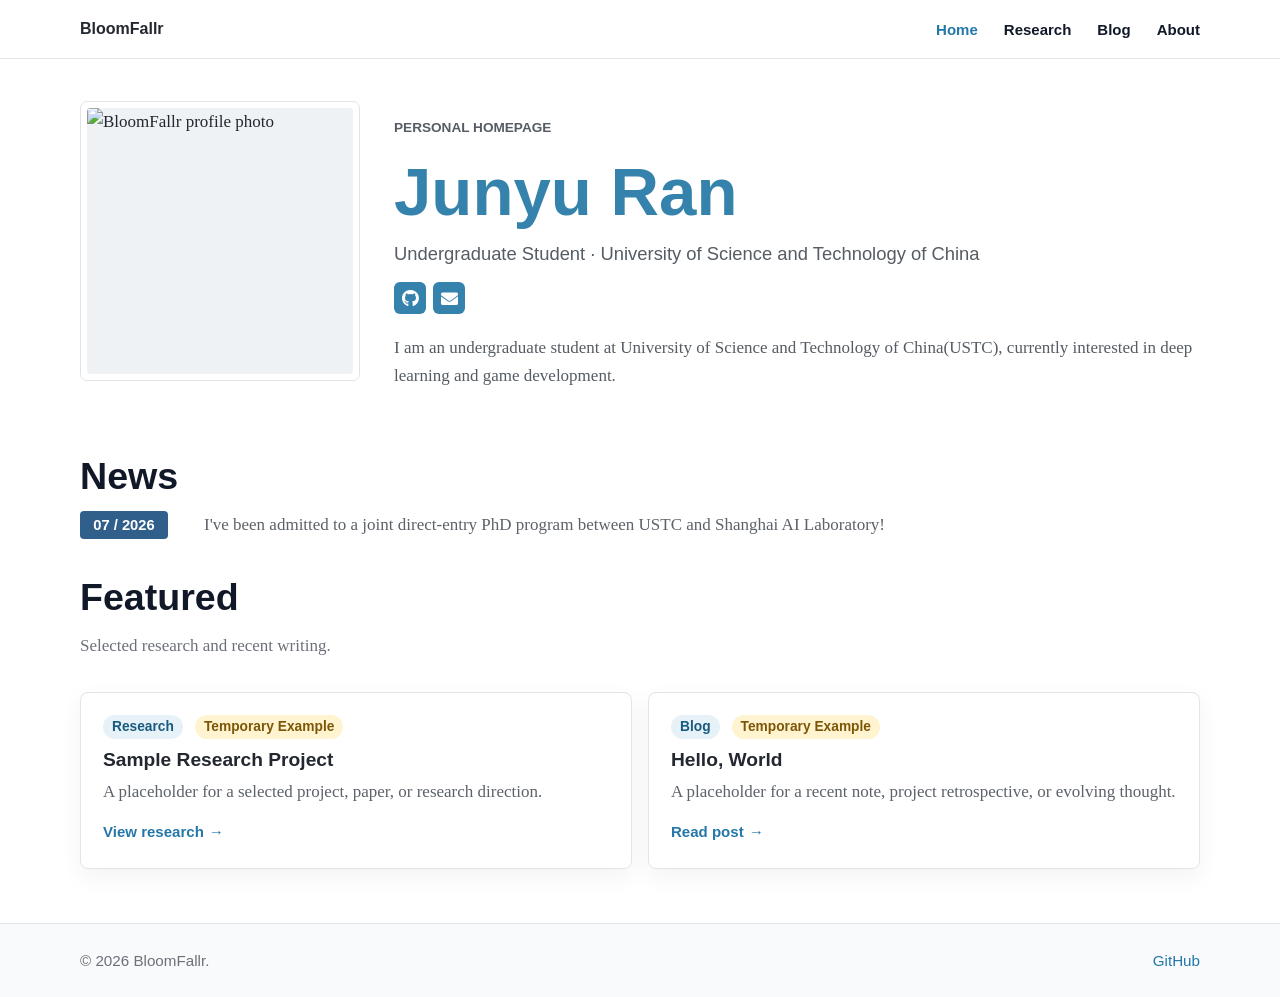
==== commit 713bf93f: "home: add a news item" ====
--- a/index.html
+++ b/index.html
@@ -14,11 +14,9 @@
             <a class="brand" href="index.html">BloomFallr</a>
             <ul>
                 <li><a href="index.html" class="active">Home</a></li>
-                <li><a href="#research">Research</a></li>
-                <li><a href="#writing">Writing</a></li>
+                <li><a href="research.html">Research</a></li>
                 <li><a href="blog.html">Blog</a></li>
                 <li><a href="about.html">About</a></li>
-                <li><a href="contact.html">Contact</a></li>
             </ul>
         </div>
     </nav>
@@ -31,23 +29,20 @@
 
             <div class="profile-copy">
                 <p class="eyebrow">Personal Homepage</p>
-                <h1 id="profile-title">BloomFallr</h1>
+                <h1 id="profile-title">Junyu Ran</h1>
                 <p class="role">Undergraduate Student · University of Science and Technology of China</p>
 
                 <div class="profile-links" aria-label="Profile links">
                     <a href="https://github.com/BloomFallr" target="_blank" rel="noopener" aria-label="GitHub">
                         <i class="fab fa-github"></i>
                     </a>
-                    <a href="blog.html" aria-label="Blog">
-                        <i class="fas fa-pen-nib"></i>
-                    </a>
-                    <a href="contact.html" aria-label="Contact">
+                    <a href="mailto:bloom_intoyou@mail.ustc.edu.cn" aria-label="Email">
                         <i class="fas fa-envelope"></i>
                     </a>
                 </div>
 
                 <p>
-                    I am an undergraduate student at University of Science and Technology of China, currently interested in deep learning and game development. This homepage will be used to organize my learning journey, project records, paper reading notes, and some ideas related to engineering practice.
+                    I am an undergraduate student at University of Science and Technology of China(USTC), currently interested in deep learning and game development.
                 </p>
             </div>
         </section>
@@ -56,20 +51,42 @@
             <h2 id="news-title">News</h2>
             <div class="news-list">
                 <article class="news-item">
-                    <time datetime="2026-04">04 / 2026</time>
-                    <p>Refactored this homepage into a cleaner academic-style personal site.</p>
+                    <time datetime="2026-07">07 / 2026</time>
+                    <p>I've been admitted to a joint direct-entry PhD program between USTC and Shanghai AI Laboratory!</p>
                 </article>
             </div>
         </section>
 
-        <section class="container section-block" id="research" aria-labelledby="research-title">
-            <h2 id="research-title">Research & Projects</h2>
-            <!-- Add research and project entries here. -->
-        </section>
+        <section class="container section-block" aria-labelledby="featured-title">
+            <div class="section-heading">
+                <div>
+                    <h2 id="featured-title">Featured</h2>
+                    <p class="section-note">Selected research and recent writing.</p>
+                </div>
+            </div>
 
-        <section class="container section-block" id="writing" aria-labelledby="writing-title">
-            <h2 id="writing-title">Writing</h2>
-            <!-- Add selected writing entries here. -->
+            <!-- Add another homepage item by copying one .entry-card article. -->
+            <div class="entry-list entry-list-home">
+                <article class="entry-card">
+                    <div class="entry-meta">
+                        <span class="entry-type">Research</span>
+                        <span class="temp-label">Temporary Example</span>
+                    </div>
+                    <h3>Sample Research Project</h3>
+                    <p>A placeholder for a selected project, paper, or research direction.</p>
+                    <a class="entry-link" href="research.html#temp-research">View research <span aria-hidden="true">→</span></a>
+                </article>
+
+                <article class="entry-card">
+                    <div class="entry-meta">
+                        <span class="entry-type">Blog</span>
+                        <span class="temp-label">Temporary Example</span>
+                    </div>
+                    <h3>Hello, World</h3>
+                    <p>A placeholder for a recent note, project retrospective, or evolving thought.</p>
+                    <a class="entry-link" href="blog.html#temp-post">Read post <span aria-hidden="true">→</span></a>
+                </article>
+            </div>
         </section>
     </main>
 
@@ -78,8 +95,6 @@
             <p>&copy; 2026 BloomFallr.</p>
             <div class="footer-links">
                 <a href="https://github.com/BloomFallr" target="_blank" rel="noopener">GitHub</a>
-                <a href="blog.html">Blog</a>
-                <a href="contact.html">Contact</a>
             </div>
         </div>
     </footer>
--- a/css/style.css
+++ b/css/style.css
@@ -23,6 +23,9 @@
 
 body {
     min-width: 320px;
+    min-height: 100vh;
+    display: flex;
+    flex-direction: column;
     color: var(--ink);
     background: var(--paper);
     font-family: Georgia, "Times New Roman", "Noto Serif SC", "Songti SC", serif;
@@ -126,6 +129,7 @@
 }
 
 main {
+    flex: 1 0 auto;
     padding: 40px 0 54px;
 }
 
@@ -135,14 +139,14 @@
 
 .profile-section {
     display: grid;
-    grid-template-columns: 180px minmax(0, 1fr);
+    grid-template-columns: 280px minmax(0, 1fr);
     gap: 34px;
     align-items: start;
     margin-bottom: 42px;
 }
 
 .portrait-wrap {
-    width: 180px;
+    width: 280px;
     padding: 6px;
     border: 1px solid var(--line);
     border-radius: 7px;
@@ -247,6 +251,85 @@
     margin-bottom: 12px;
 }
 
+.section-heading {
+    display: flex;
+    align-items: flex-end;
+    justify-content: space-between;
+    gap: 20px;
+}
+
+.entry-list {
+    display: grid;
+    gap: 16px;
+    margin-top: 20px;
+}
+
+.entry-list-home {
+    grid-template-columns: repeat(2, minmax(0, 1fr));
+}
+
+.entry-card {
+    padding: 22px;
+    border: 1px solid var(--line);
+    border-radius: 8px;
+    background: var(--paper);
+    box-shadow: 0 8px 24px rgba(17, 24, 39, 0.05);
+}
+
+.entry-card h3 {
+    margin: 9px 0 7px;
+    font-size: 1.2rem;
+}
+
+.entry-card p {
+    color: #5c626a;
+}
+
+.entry-meta {
+    display: flex;
+    align-items: center;
+    flex-wrap: wrap;
+    gap: 7px 12px;
+    color: var(--muted);
+    font-family: "Segoe UI", Arial, sans-serif;
+    font-size: 0.86rem;
+}
+
+.entry-type,
+.temp-label {
+    display: inline-flex;
+    align-items: center;
+    min-height: 24px;
+    padding: 0 9px;
+    border-radius: 999px;
+    font-weight: 700;
+}
+
+.entry-type {
+    color: var(--link-dark);
+    background: #e7f2f8;
+}
+
+.temp-label {
+    color: #7c5607;
+    background: #fff4cf;
+}
+
+.entry-link {
+    display: inline-flex;
+    align-items: center;
+    gap: 5px;
+    margin-top: 14px;
+    font-family: "Segoe UI", Arial, sans-serif;
+    font-size: 0.94rem;
+    font-weight: 700;
+}
+
+.entry-link-muted {
+    color: var(--muted);
+    font-weight: 600;
+}
+
 .news-list,
 .writing-list {
     display: grid;
@@ -360,6 +443,7 @@
 }
 
 footer {
+    flex-shrink: 0;
     border-top: 1px solid var(--line);
     background: var(--wash);
     color: var(--muted);
@@ -410,7 +494,6 @@
 
 .post-card,
 .about-preview,
-.contact-form,
 .comment,
 .comment-form {
     border: 1px solid var(--line);
@@ -430,7 +513,6 @@
 }
 
 .post-content,
-.contact-form,
 .comment,
 .comment-form,
 .about-preview {
@@ -576,20 +658,9 @@
     text-decoration: none;
 }
 
-.contact-content {
-    display: grid;
-    grid-template-columns: minmax(220px, 0.8fr) minmax(300px, 1.2fr);
-    gap: 34px;
-}
-
-.contact-info ul,
 .skills ul {
     list-style: none;
     margin: 12px 0 22px;
-}
-
-.contact-info li {
-    margin-bottom: 12px;
 }
 
 .skills li {
@@ -602,32 +673,6 @@
     margin: 4px 6px 4px 0;
     font-family: "Segoe UI", Arial, sans-serif;
     font-size: 0.92rem;
-}
-
-.form-group {
-    margin-bottom: 16px;
-}
-
-.form-group label {
-    display: block;
-    margin-bottom: 5px;
-    color: var(--ink);
-    font-family: "Segoe UI", Arial, sans-serif;
-    font-weight: 700;
-}
-
-.form-group input,
-.form-group textarea {
-    width: 100%;
-    border: 1px solid var(--line);
-    border-radius: 6px;
-    padding: 10px 12px;
-    font: inherit;
-    background: #ffffff;
-}
-
-.form-group textarea {
-    resize: vertical;
 }
 
 .post-header {
@@ -730,13 +775,20 @@
     }
 
     .profile-section,
-    .focus-item,
-    .contact-content {
+    .focus-item {
+        grid-template-columns: 1fr;
+    }
+
+    .entry-list-home {
         grid-template-columns: 1fr;
     }
 
     .profile-copy {
         padding-top: 0;
+    }
+
+    .portrait-wrap {
+        width: 180px;
     }
 
     .focus-thumb {
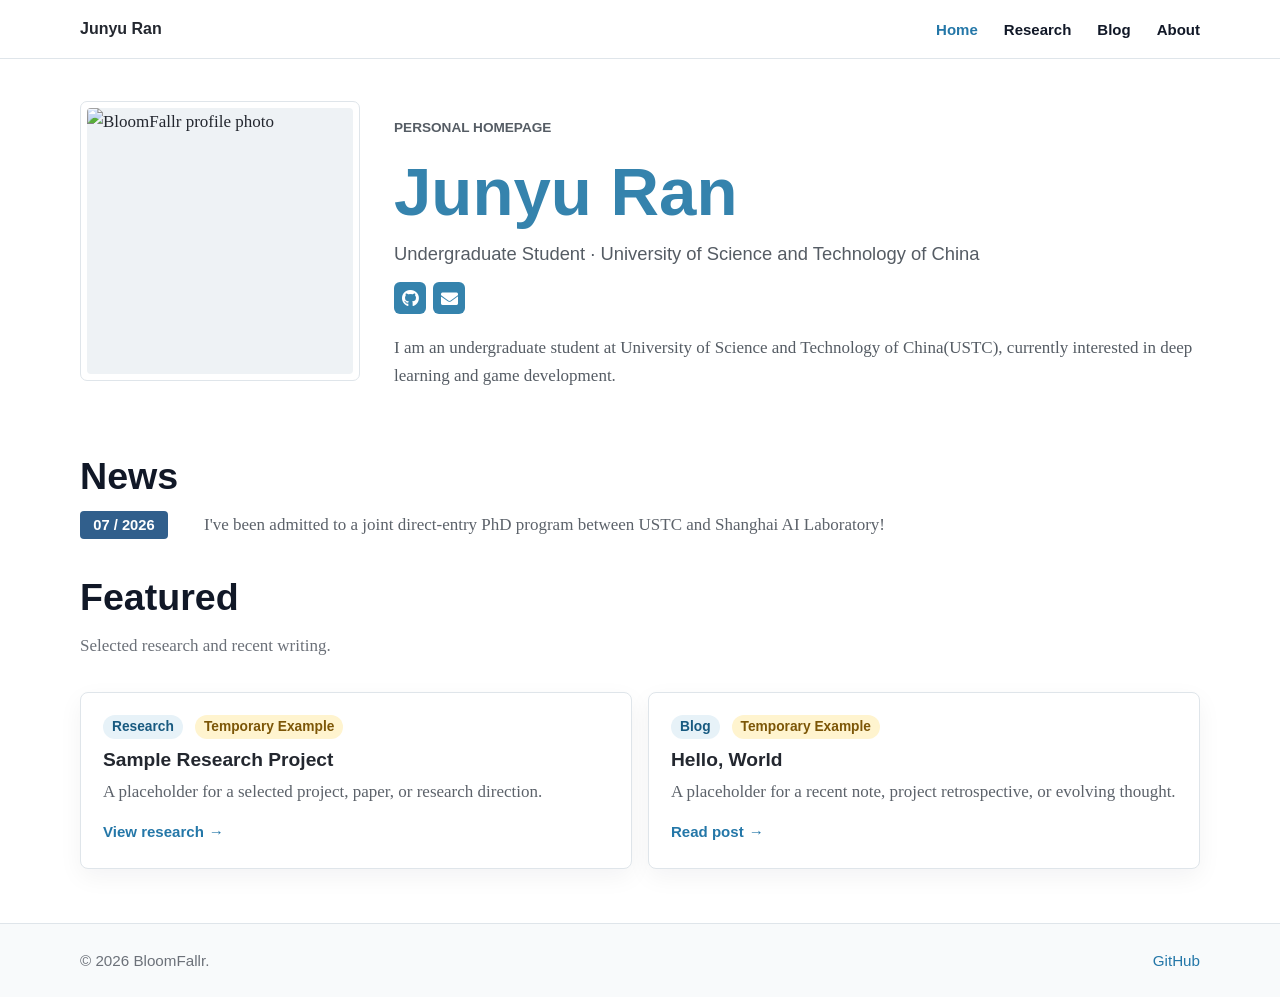
==== commit 9f3f555d: "home: fix the link" ====
--- a/index.html
+++ b/index.html
@@ -11,7 +11,7 @@
 <body class="home-page">
     <nav class="site-nav" aria-label="Main navigation">
         <div class="container nav-inner">
-            <a class="brand" href="index.html">BloomFallr</a>
+            <a class="brand" href="index.html">Junyu Ran</a>
             <ul>
                 <li><a href="index.html" class="active">Home</a></li>
                 <li><a href="research.html">Research</a></li>
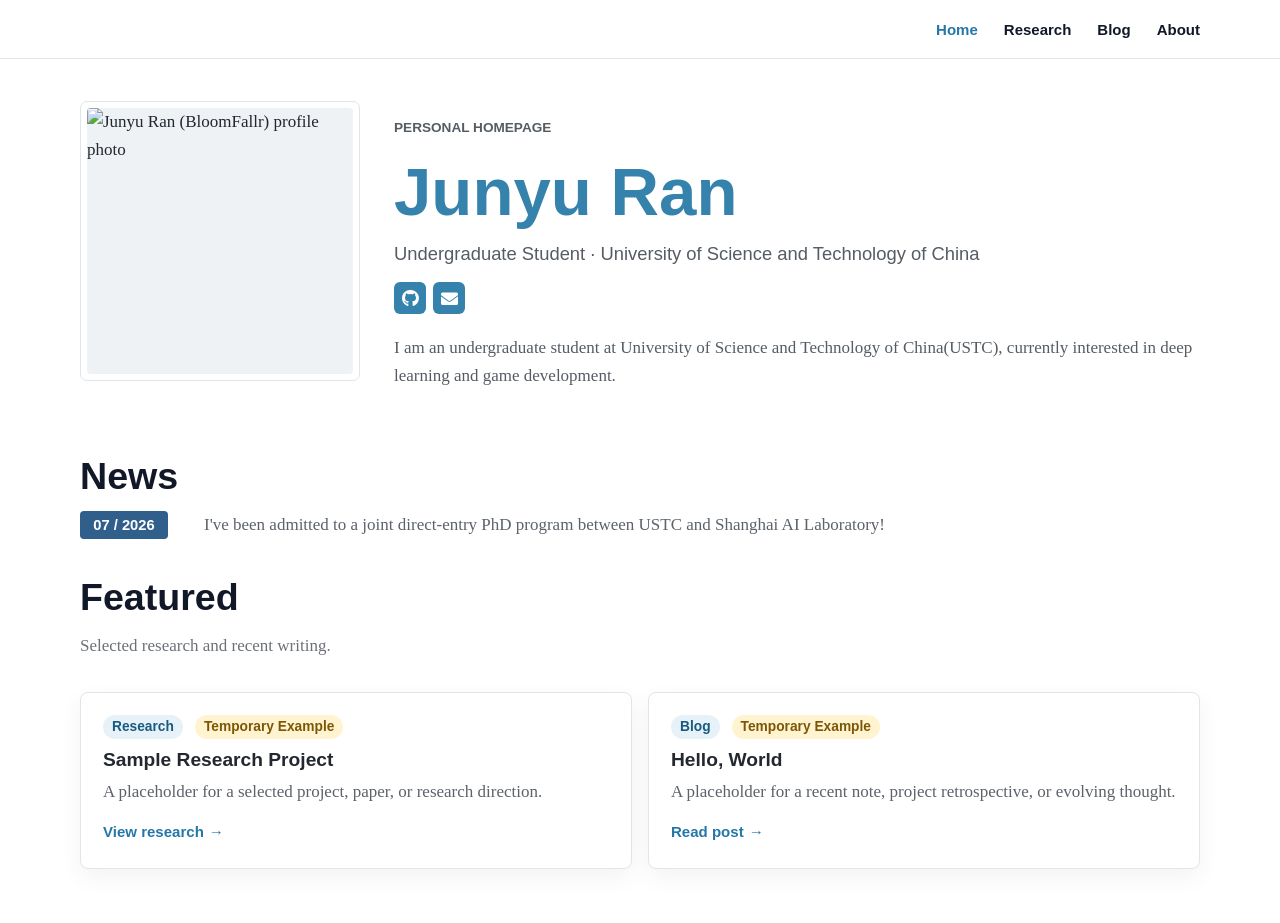
==== commit cacd737d: "repo: idk how to describe this commit" ====
--- a/index.html
+++ b/index.html
@@ -3,15 +3,14 @@
 <head>
     <meta charset="UTF-8">
     <meta name="viewport" content="width=device-width, initial-scale=1.0">
-    <title>BloomFallr | Home</title>
-    <meta name="description" content="BloomFallr's personal homepage, documenting deep learning, game development, and study notes.">
+    <title>Junyu Ran (BloomFallr) | Personal Homepage</title>
+    <meta name="description" content="I'm an undergraduate student at USTC interested in deep learning, trustworthy AI, and game development.">
     <link rel="stylesheet" href="css/style.css">
     <link rel="stylesheet" href="https://cdnjs.cloudflare.com/ajax/libs/font-awesome/5.15.3/css/all.min.css">
 </head>
 <body class="home-page">
     <nav class="site-nav" aria-label="Main navigation">
         <div class="container nav-inner">
-            <a class="brand" href="index.html">Junyu Ran</a>
             <ul>
                 <li><a href="index.html" class="active">Home</a></li>
                 <li><a href="research.html">Research</a></li>
@@ -24,7 +23,7 @@
     <main class="academic-home">
         <section class="profile-section container" aria-labelledby="profile-title">
             <div class="portrait-wrap">
-                <img class="portrait" src="https://github.com/BloomFallr.png" alt="BloomFallr profile photo">
+                <img class="portrait" src="https://github.com/BloomFallr.png" alt="Junyu Ran (BloomFallr) profile photo">
             </div>
 
             <div class="profile-copy">
@@ -90,15 +89,6 @@
         </section>
     </main>
 
-    <footer>
-        <div class="container footer-content">
-            <p>&copy; 2026 BloomFallr.</p>
-            <div class="footer-links">
-                <a href="https://github.com/BloomFallr" target="_blank" rel="noopener">GitHub</a>
-            </div>
-        </div>
-    </footer>
-
     <script src="js/script.js"></script>
 </body>
 </html>
--- a/css/style.css
+++ b/css/style.css
@@ -69,16 +69,8 @@
     min-height: 58px;
     display: flex;
     align-items: center;
-    justify-content: space-between;
+    justify-content: flex-end;
     gap: 24px;
-}
-
-.brand {
-    color: var(--ink);
-    font-family: "Segoe UI", Arial, sans-serif;
-    font-size: 16px;
-    font-weight: 700;
-    letter-spacing: 0;
 }
 
 nav ul {
@@ -246,6 +238,12 @@
     margin-bottom: 12px;
 }
 
+.name-alias {
+    color: var(--muted);
+    font-size: 0.62em;
+    font-weight: 600;
+}
+
 .section-note {
     color: var(--muted);
     margin-bottom: 12px;
@@ -440,29 +438,6 @@
     color: var(--muted);
     font-family: "Segoe UI", Arial, sans-serif;
     font-size: 0.95rem;
-}
-
-footer {
-    flex-shrink: 0;
-    border-top: 1px solid var(--line);
-    background: var(--wash);
-    color: var(--muted);
-    padding: 24px 0;
-}
-
-.footer-content {
-    display: flex;
-    align-items: center;
-    justify-content: space-between;
-    gap: 18px;
-    font-family: "Segoe UI", Arial, sans-serif;
-    font-size: 0.95rem;
-}
-
-.footer-links {
-    display: flex;
-    flex-wrap: wrap;
-    gap: 16px;
 }
 
 .social-links {
@@ -762,7 +737,7 @@
 @media (max-width: 820px) {
     .nav-inner,
     nav .container {
-        align-items: flex-start;
+        align-items: flex-end;
         flex-direction: column;
         padding-top: 10px;
         padding-bottom: 10px;
@@ -770,7 +745,7 @@
     }
 
     nav ul {
-        justify-content: flex-start;
+        justify-content: flex-end;
         gap: 2px 18px;
     }
 
@@ -847,8 +822,4 @@
         font-size: 1rem;
     }
 
-    .footer-content {
-        align-items: flex-start;
-        flex-direction: column;
-    }
-}
+}
